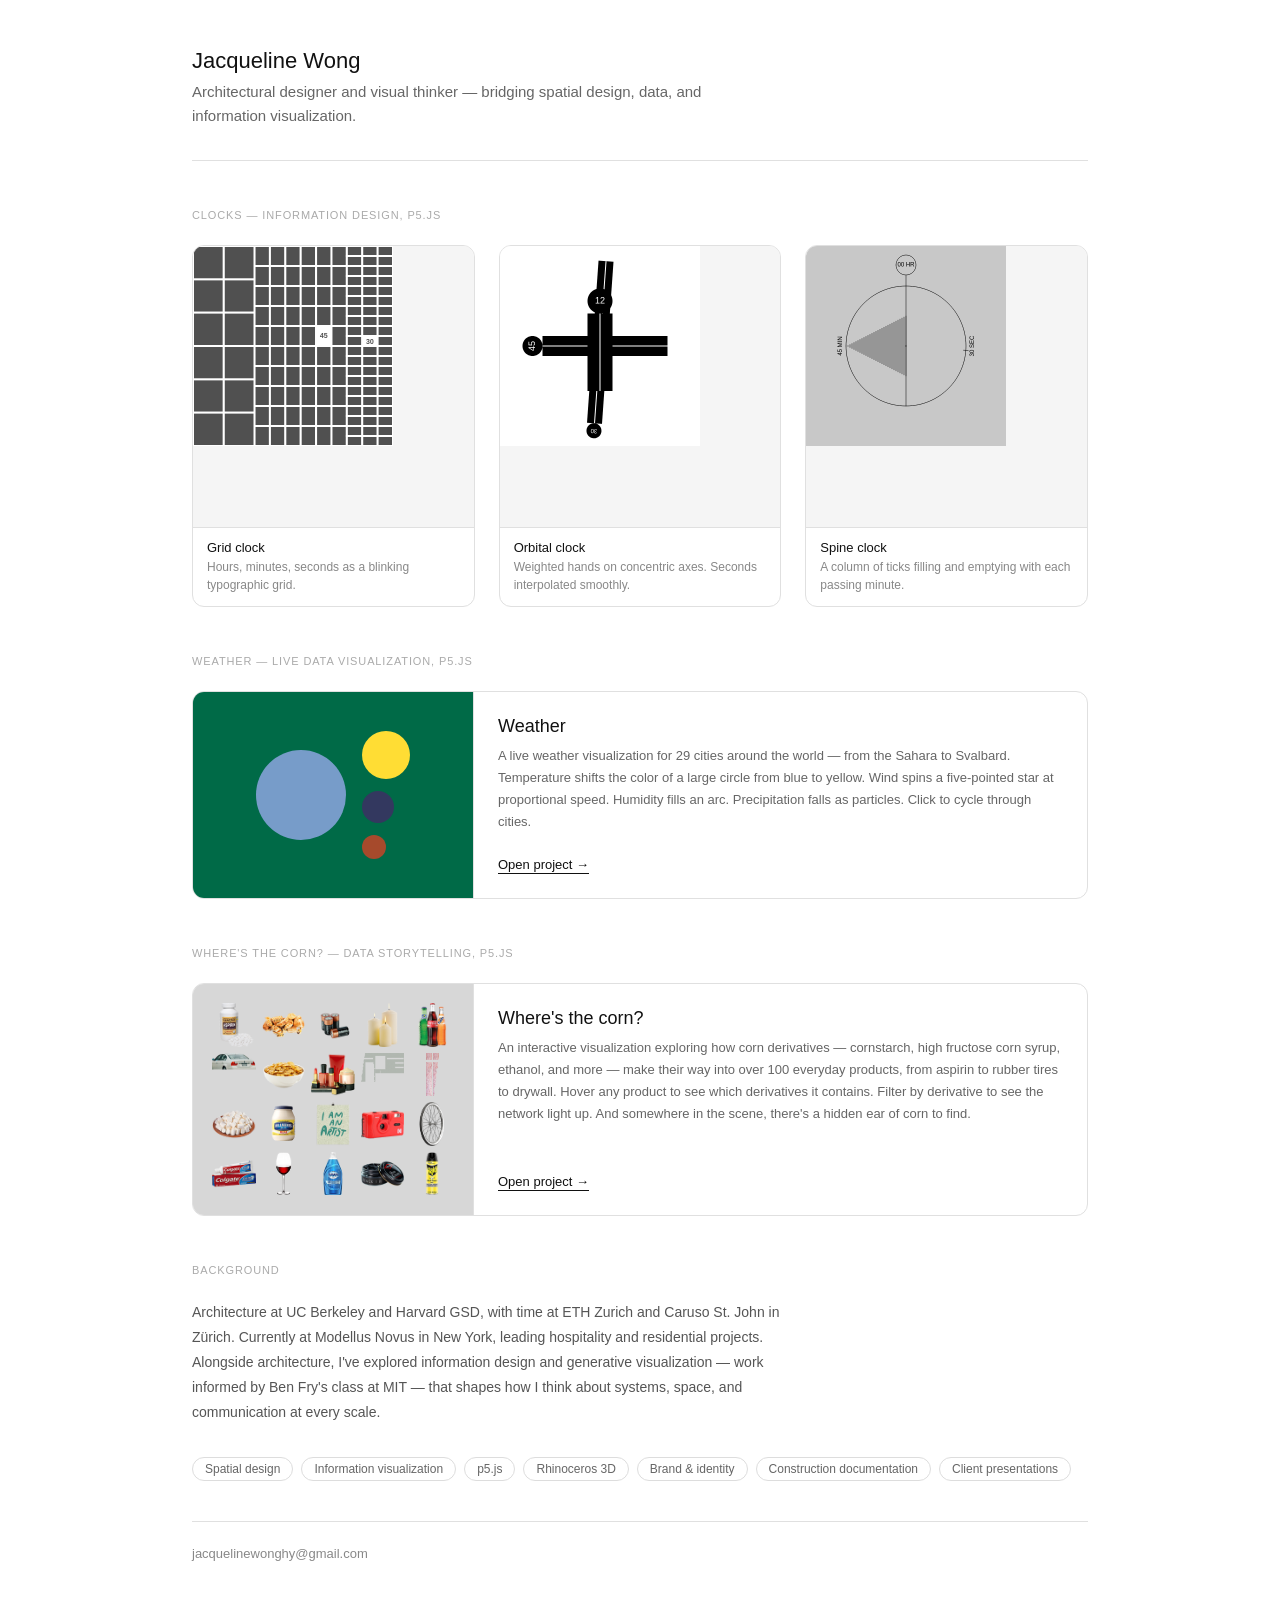
==== index.html @ 657352e0 "add portfolio index" ====
<!DOCTYPE html>
<html lang="en">
<head>
  <meta charset="UTF-8">
  <meta name="viewport" content="width=device-width, initial-scale=1.0">
  <title>Jacqueline Wong</title>
  <style>
    * { box-sizing: border-box; margin: 0; padding: 0; }
    body { font-family: -apple-system, BlinkMacSystemFont, 'Segoe UI', Helvetica, Arial, sans-serif; background: #fff; color: #111; }
    .page { max-width: 960px; margin: 0 auto; padding: 3rem 2rem; }
    .header { border-bottom: 0.5px solid #e0e0e0; padding-bottom: 2rem; margin-bottom: 3rem; }
    .name { font-size: 22px; font-weight: 500; }
    .tagline { font-size: 15px; color: #666; margin-top: 6px; line-height: 1.6; max-width: 560px; }
    .section-label { font-size: 11px; letter-spacing: 0.08em; color: #aaa; text-transform: uppercase; margin-bottom: 1.5rem; }
    .clocks-grid { display: grid; grid-template-columns: repeat(3, 1fr); gap: 24px; margin-bottom: 3rem; }
    .clock-card { border: 0.5px solid #e0e0e0; border-radius: 12px; overflow: hidden; background: #fff; text-decoration: none; display: block; transition: border-color 0.15s; }
    .clock-card:hover { border-color: #aaa; }
    .clock-preview { width: 100%; aspect-ratio: 1; background: #f5f5f5; overflow: hidden; position: relative; }
    .clock-preview iframe { width: 200%; height: 200%; border: none; pointer-events: none; transform: scale(0.5); transform-origin: top left; }
    .card-meta { padding: 12px 14px; border-top: 0.5px solid #e0e0e0; }
    .card-title { font-size: 13px; font-weight: 500; color: #111; }
    .card-desc { font-size: 12px; color: #888; margin-top: 3px; line-height: 1.5; }
    .project-row { margin-bottom: 3rem; }
    .project-card { border: 0.5px solid #e0e0e0; border-radius: 12px; overflow: hidden; background: #fff; display: flex; text-decoration: none; color: inherit; }
    .project-card:hover { border-color: #aaa; }
    .project-preview { flex: 0 0 280px; background: #006a47; min-height: 200px; display: flex; align-items: center; justify-content: center; }
    .project-preview-corn { flex: 0 0 280px; background: #d7d7d7; min-height: 200px; display: flex; align-items: center; justify-content: center; overflow: hidden; }
    .weather-visual { display: flex; align-items: center; justify-content: center; gap: 16px; padding: 2rem; }
    .wc { border-radius: 50%; }
    .corn-visual { padding: 1.2rem; display: grid; grid-template-columns: repeat(5, 1fr); gap: 6px; }
    .corn-visual img { width: 100%; aspect-ratio: 1; object-fit: contain; }
    .project-info { flex: 1; padding: 1.5rem; border-left: 0.5px solid #e0e0e0; display: flex; flex-direction: column; justify-content: space-between; }
    .project-title { font-size: 18px; font-weight: 500; margin-bottom: 8px; }
    .project-desc { font-size: 13px; color: #666; line-height: 1.7; margin-bottom: 1.5rem; }
    .project-link { font-size: 13px; color: #111; text-decoration: none; border-bottom: 0.5px solid #111; padding-bottom: 1px; align-self: flex-start; }
    .project-link:hover { opacity: 0.5; }
    .bio { font-size: 14px; color: #555; line-height: 1.8; max-width: 620px; margin-bottom: 2rem; }
    .pills { display: flex; flex-wrap: wrap; gap: 8px; margin-bottom: 2.5rem; }
    .pill { font-size: 12px; color: #666; border: 0.5px solid #ddd; border-radius: 20px; padding: 4px 12px; }
    .footer-note { font-size: 13px; color: #888; border-top: 0.5px solid #e0e0e0; padding-top: 1.5rem; }
    .footer-note a { color: #111; }
    @media (max-width: 640px) {
      .clocks-grid { grid-template-columns: 1fr; }
      .project-card { flex-direction: column; }
      .project-preview, .project-preview-corn { flex: none; min-height: 160px; }
    }
  </style>
</head>
<body>
<div class="page">

  <div class="header">
    <div class="name">Jacqueline Wong</div>
    <div class="tagline">Architectural designer and visual thinker — bridging spatial design, data, and information visualization.</div>
  </div>

  <div class="section-label">Clocks — information design, p5.js</div>
  <div class="clocks-grid">
    <a class="clock-card" href="01/index.html">
      <div class="clock-preview">
        <iframe src="01/index.html" scrolling="no" tabindex="-1"></iframe>
      </div>
      <div class="card-meta">
        <div class="card-title">Grid clock</div>
        <div class="card-desc">Hours, minutes, seconds as a blinking typographic grid.</div>
      </div>
    </a>
    <a class="clock-card" href="02/index.html">
      <div class="clock-preview">
        <iframe src="02/index.html" scrolling="no" tabindex="-1"></iframe>
      </div>
      <div class="card-meta">
        <div class="card-title">Orbital clock</div>
        <div class="card-desc">Weighted hands on concentric axes. Seconds interpolated smoothly.</div>
      </div>
    </a>
    <a class="clock-card" href="03/index.html">
      <div class="clock-preview">
        <iframe src="03/index.html" scrolling="no" tabindex="-1"></iframe>
      </div>
      <div class="card-meta">
        <div class="card-title">Spine clock</div>
        <div class="card-desc">A column of ticks filling and emptying with each passing minute.</div>
      </div>
    </a>
  </div>

  <div class="section-label">Weather — live data visualization, p5.js</div>
  <div class="project-row">
    <div class="project-card" style="cursor:default;">
      <div class="project-preview">
        <div class="weather-visual">
          <div class="wc" style="width:90px;height:90px;background:#84A2D8;opacity:0.9;"></div>
          <div style="display:flex;flex-direction:column;gap:12px;">
            <div class="wc" style="width:48px;height:48px;background:#FFDD34;"></div>
            <div class="wc" style="width:32px;height:32px;background:#33385F;"></div>
            <div class="wc" style="width:24px;height:24px;background:#A64A2C;"></div>
          </div>
        </div>
      </div>
      <div class="project-info">
        <div>
          <div class="project-title">Weather</div>
          <div class="project-desc">A live weather visualization for 29 cities around the world — from the Sahara to Svalbard. Temperature shifts the color of a large circle from blue to yellow. Wind spins a five-pointed star at proportional speed. Humidity fills an arc. Precipitation falls as particles. Click to cycle through cities.</div>
        </div>
        <a class="project-link" href="Weather/index.html">Open project →</a>
      </div>
    </div>
  </div>

  <div class="section-label">Where's the corn? — data storytelling, p5.js</div>
  <div class="project-row">
    <div class="project-card" style="cursor:default;">
      <div class="project-preview-corn">
        <div class="corn-visual" id="cornPreview"></div>
      </div>
      <div class="project-info">
        <div>
          <div class="project-title">Where's the corn?</div>
          <div class="project-desc">An interactive visualization exploring how corn derivatives — cornstarch, high fructose corn syrup, ethanol, and more — make their way into over 100 everyday products, from aspirin to rubber tires to drywall. Hover any product to see which derivatives it contains. Filter by derivative to see the network light up. And somewhere in the scene, there's a hidden ear of corn to find.</div>
        </div>
        <a class="project-link" href="Corn/index.html">Open project →</a>
      </div>
    </div>
  </div>

  <div class="section-label">Background</div>
  <div class="bio">Architecture at UC Berkeley and Harvard GSD, with time at ETH Zurich and Caruso St. John in Zürich. Currently at Modellus Novus in New York, leading hospitality and residential projects. Alongside architecture, I've explored information design and generative visualization — work informed by Ben Fry's class at MIT — that shapes how I think about systems, space, and communication at every scale.</div>
  <div class="pills">
    <span class="pill">Spatial design</span>
    <span class="pill">Information visualization</span>
    <span class="pill">p5.js</span>
    <span class="pill">Rhinoceros 3D</span>
    <span class="pill">Brand &amp; identity</span>
    <span class="pill">Construction documentation</span>
    <span class="pill">Client presentations</span>
  </div>
  <div class="footer-note">jacquelinewonghy@gmail.com</div>
</div>

<script>
  const items = ['aspirin','bakery-products','batteries','candles','carbonated-beverages','cars','cereals','cosmetics','drywall','fiberglass','marshmallows','mayonnaise','paper-products','plastics','rubber-tires','toothpaste','wine','soaps-and-cleaners','shoe-polish','insecticides'];
  const grid = document.getElementById('cornPreview');
  items.forEach(name => {
    const img = document.createElement('img');
    img.src = `Corn/images/${name}.png`;
    img.alt = name;
    grid.appendChild(img);
  });
</script>
</body>
</html>
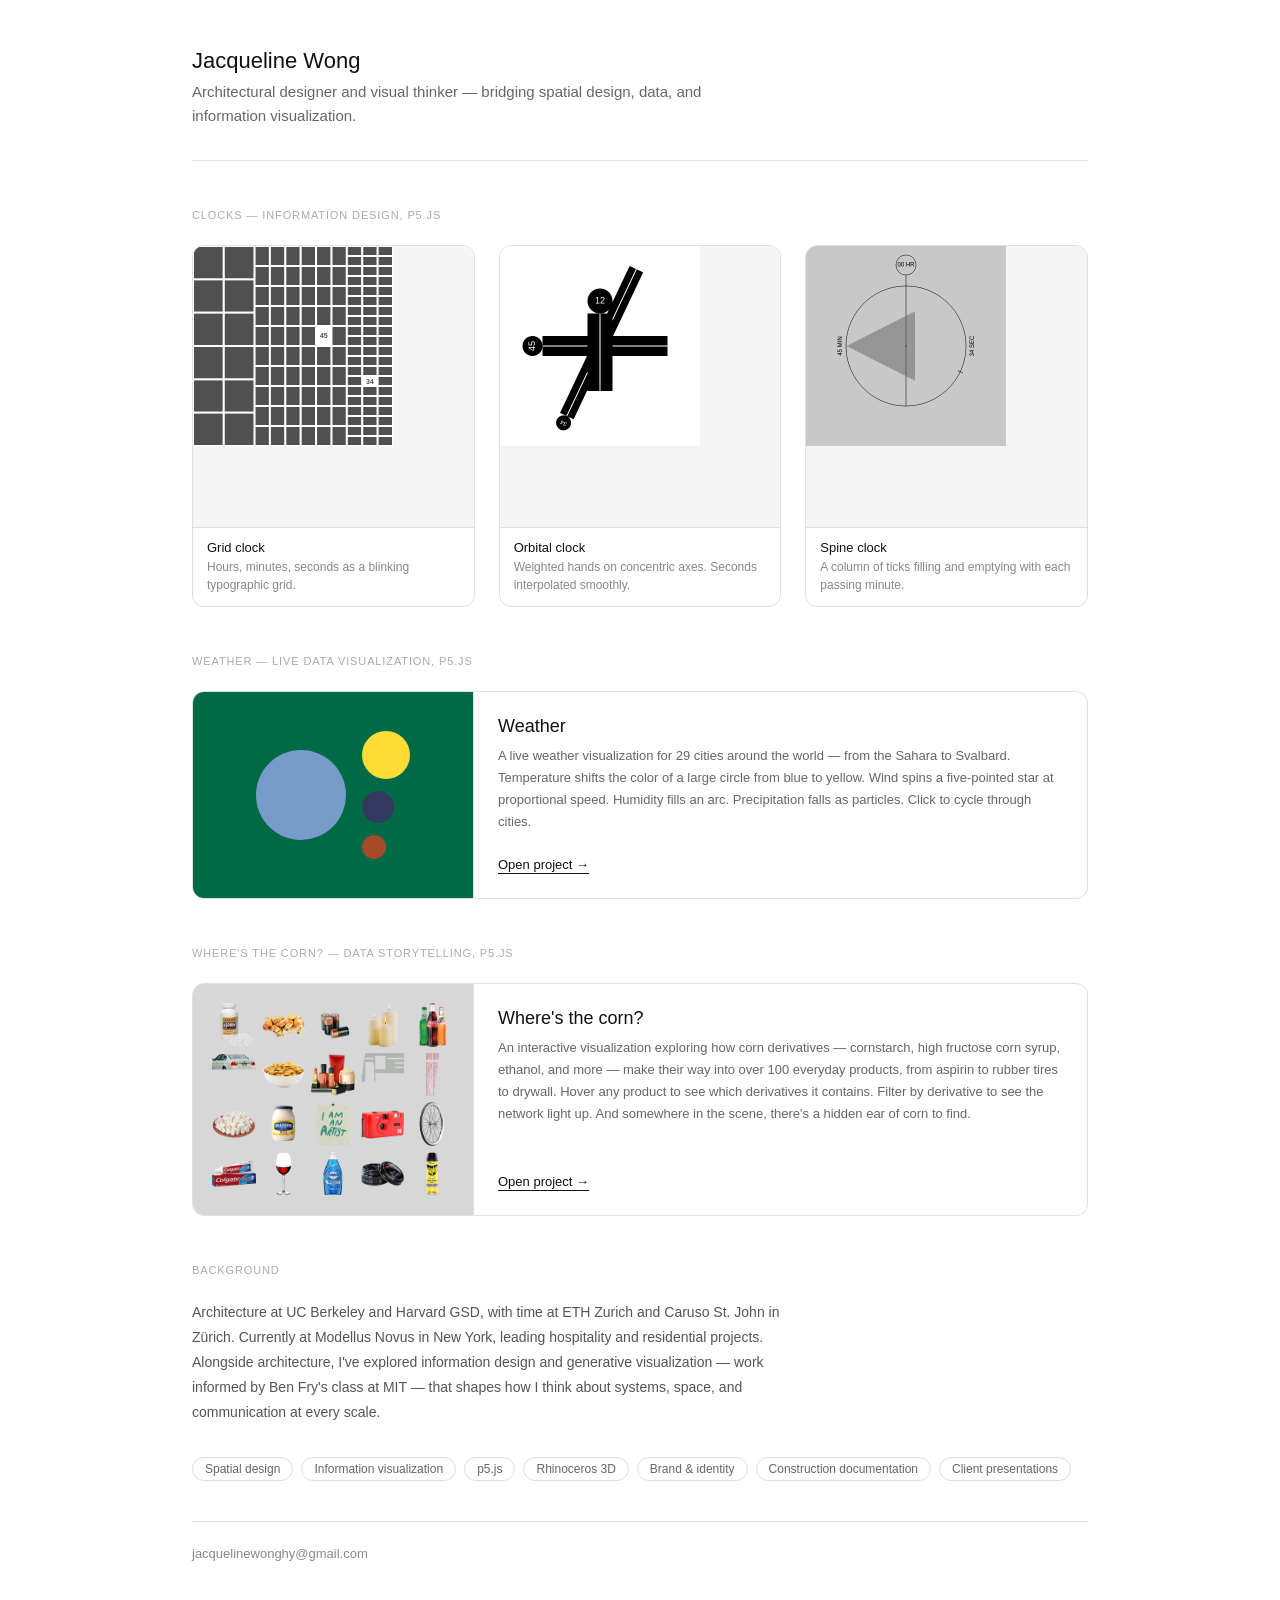
==== commit 14d029a5: "open projects in new tab" ====
--- a/index.html
+++ b/index.html
@@ -56,7 +56,7 @@
 
   <div class="section-label">Clocks — information design, p5.js</div>
   <div class="clocks-grid">
-    <a class="clock-card" href="01/index.html">
+    <a class="clock-card" href="01/index.html" target="_blank">
       <div class="clock-preview">
         <iframe src="01/index.html" scrolling="no" tabindex="-1"></iframe>
       </div>
@@ -65,7 +65,7 @@
         <div class="card-desc">Hours, minutes, seconds as a blinking typographic grid.</div>
       </div>
     </a>
-    <a class="clock-card" href="02/index.html">
+    <a class="clock-card" href="02/index.html" target="_blank">
       <div class="clock-preview">
         <iframe src="02/index.html" scrolling="no" tabindex="-1"></iframe>
       </div>
@@ -74,7 +74,7 @@
         <div class="card-desc">Weighted hands on concentric axes. Seconds interpolated smoothly.</div>
       </div>
     </a>
-    <a class="clock-card" href="03/index.html">
+    <a class="clock-card" href="03/index.html" target="_blank">
       <div class="clock-preview">
         <iframe src="03/index.html" scrolling="no" tabindex="-1"></iframe>
       </div>
@@ -103,7 +103,7 @@
           <div class="project-title">Weather</div>
           <div class="project-desc">A live weather visualization for 29 cities around the world — from the Sahara to Svalbard. Temperature shifts the color of a large circle from blue to yellow. Wind spins a five-pointed star at proportional speed. Humidity fills an arc. Precipitation falls as particles. Click to cycle through cities.</div>
         </div>
-        <a class="project-link" href="Weather/index.html">Open project →</a>
+        <a class="project-link" href="Weather/index.html" target="_blank">Open project →</a>
       </div>
     </div>
   </div>
@@ -119,7 +119,7 @@
           <div class="project-title">Where's the corn?</div>
           <div class="project-desc">An interactive visualization exploring how corn derivatives — cornstarch, high fructose corn syrup, ethanol, and more — make their way into over 100 everyday products, from aspirin to rubber tires to drywall. Hover any product to see which derivatives it contains. Filter by derivative to see the network light up. And somewhere in the scene, there's a hidden ear of corn to find.</div>
         </div>
-        <a class="project-link" href="Corn/index.html">Open project →</a>
+        <a class="project-link" href="Corn/index.html" target="_blank">Open project →</a>
       </div>
     </div>
   </div>
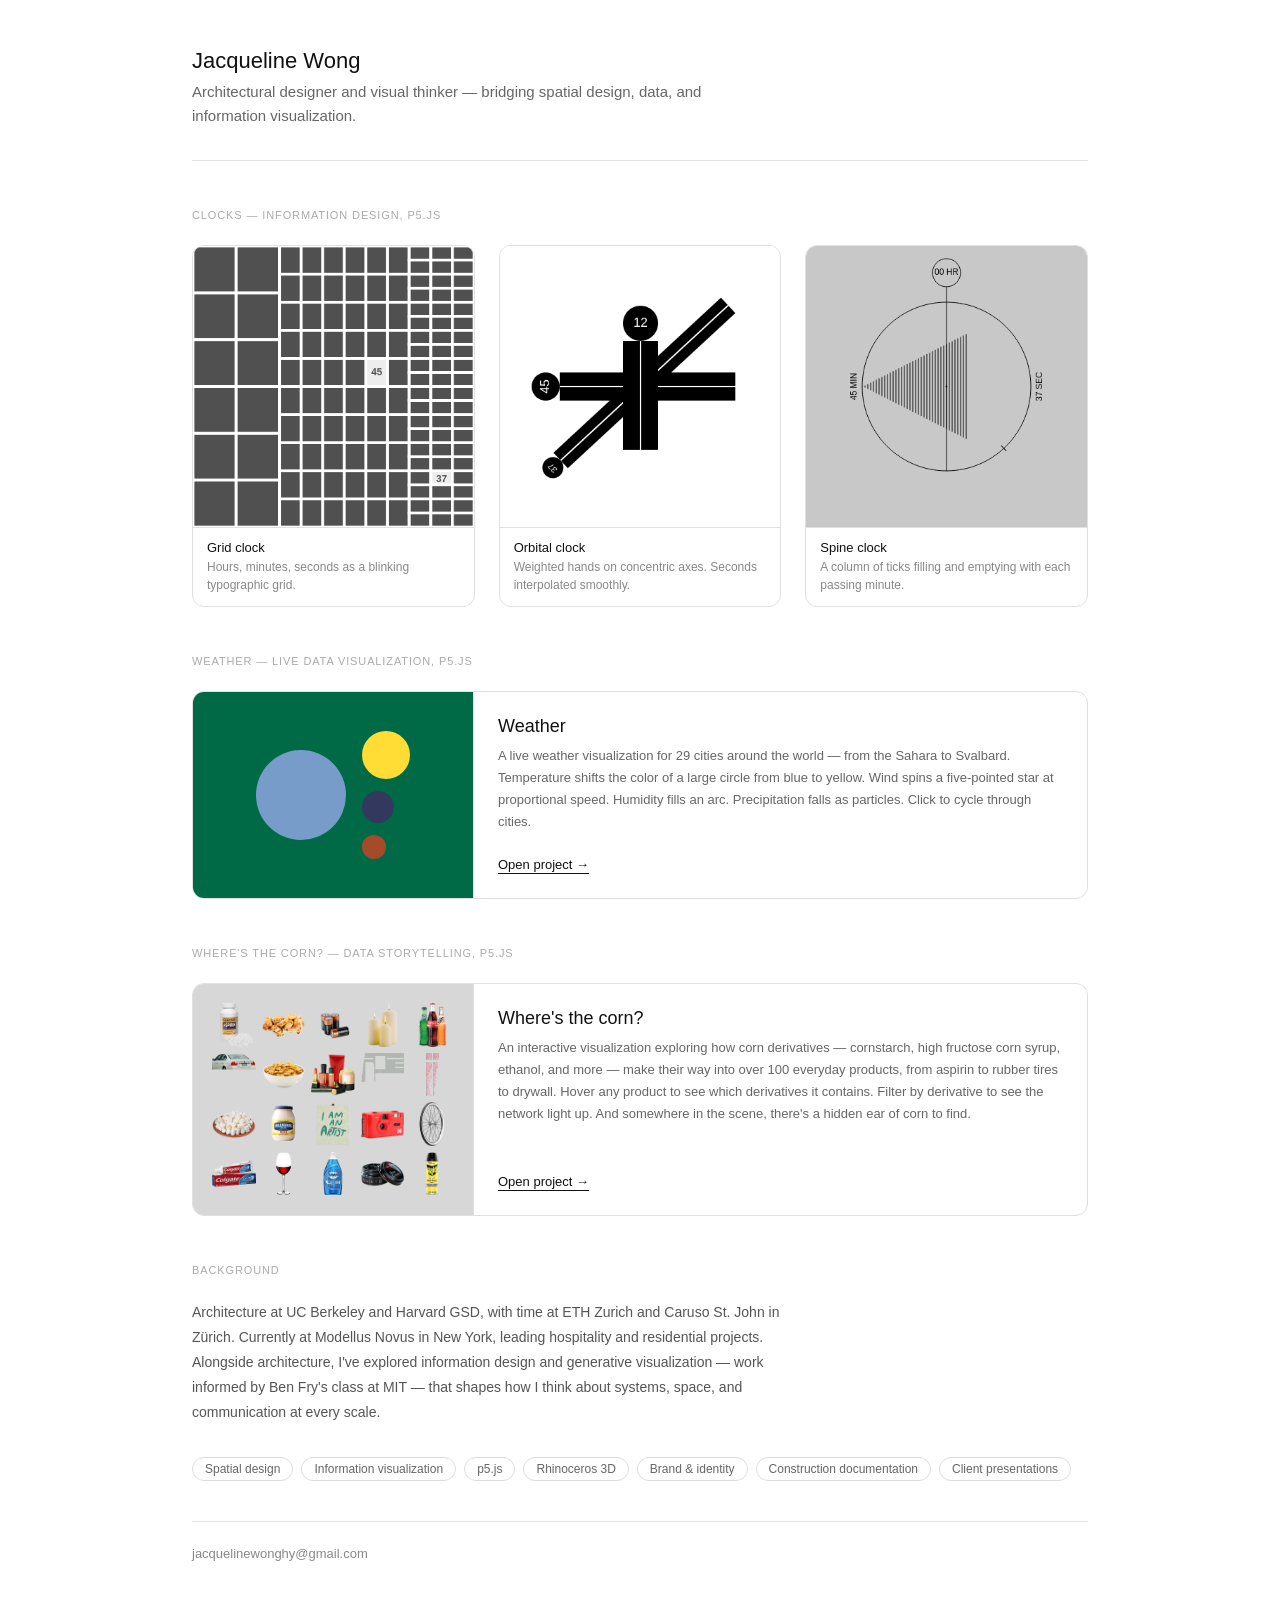
==== commit 8024519c: "update proportion of clocks" ====
--- a/index.html
+++ b/index.html
@@ -16,7 +16,7 @@
     .clock-card { border: 0.5px solid #e0e0e0; border-radius: 12px; overflow: hidden; background: #fff; text-decoration: none; display: block; transition: border-color 0.15s; }
     .clock-card:hover { border-color: #aaa; }
     .clock-preview { width: 100%; aspect-ratio: 1; background: #f5f5f5; overflow: hidden; position: relative; }
-    .clock-preview iframe { width: 200%; height: 200%; border: none; pointer-events: none; transform: scale(0.5); transform-origin: top left; }
+    .clock-preview iframe { position: absolute; top: 0; left: 0; width: 400px; height: 400px; border: none; pointer-events: none; transform-origin: top left; }
     .card-meta { padding: 12px 14px; border-top: 0.5px solid #e0e0e0; }
     .card-title { font-size: 13px; font-weight: 500; color: #111; }
     .card-desc { font-size: 12px; color: #888; margin-top: 3px; line-height: 1.5; }
@@ -148,5 +148,19 @@
     grid.appendChild(img);
   });
 </script>
+
+<script>
+  function scalePreviews() {
+    document.querySelectorAll('.clock-preview').forEach(card => {
+      const w = card.offsetWidth;
+      card.querySelectorAll('iframe').forEach(iframe => {
+        iframe.style.transform = `scale(${w / 400})`;
+      });
+    });
+  }
+  scalePreviews();
+  window.addEventListener('resize', scalePreviews);
+</script>
+
 </body>
 </html>
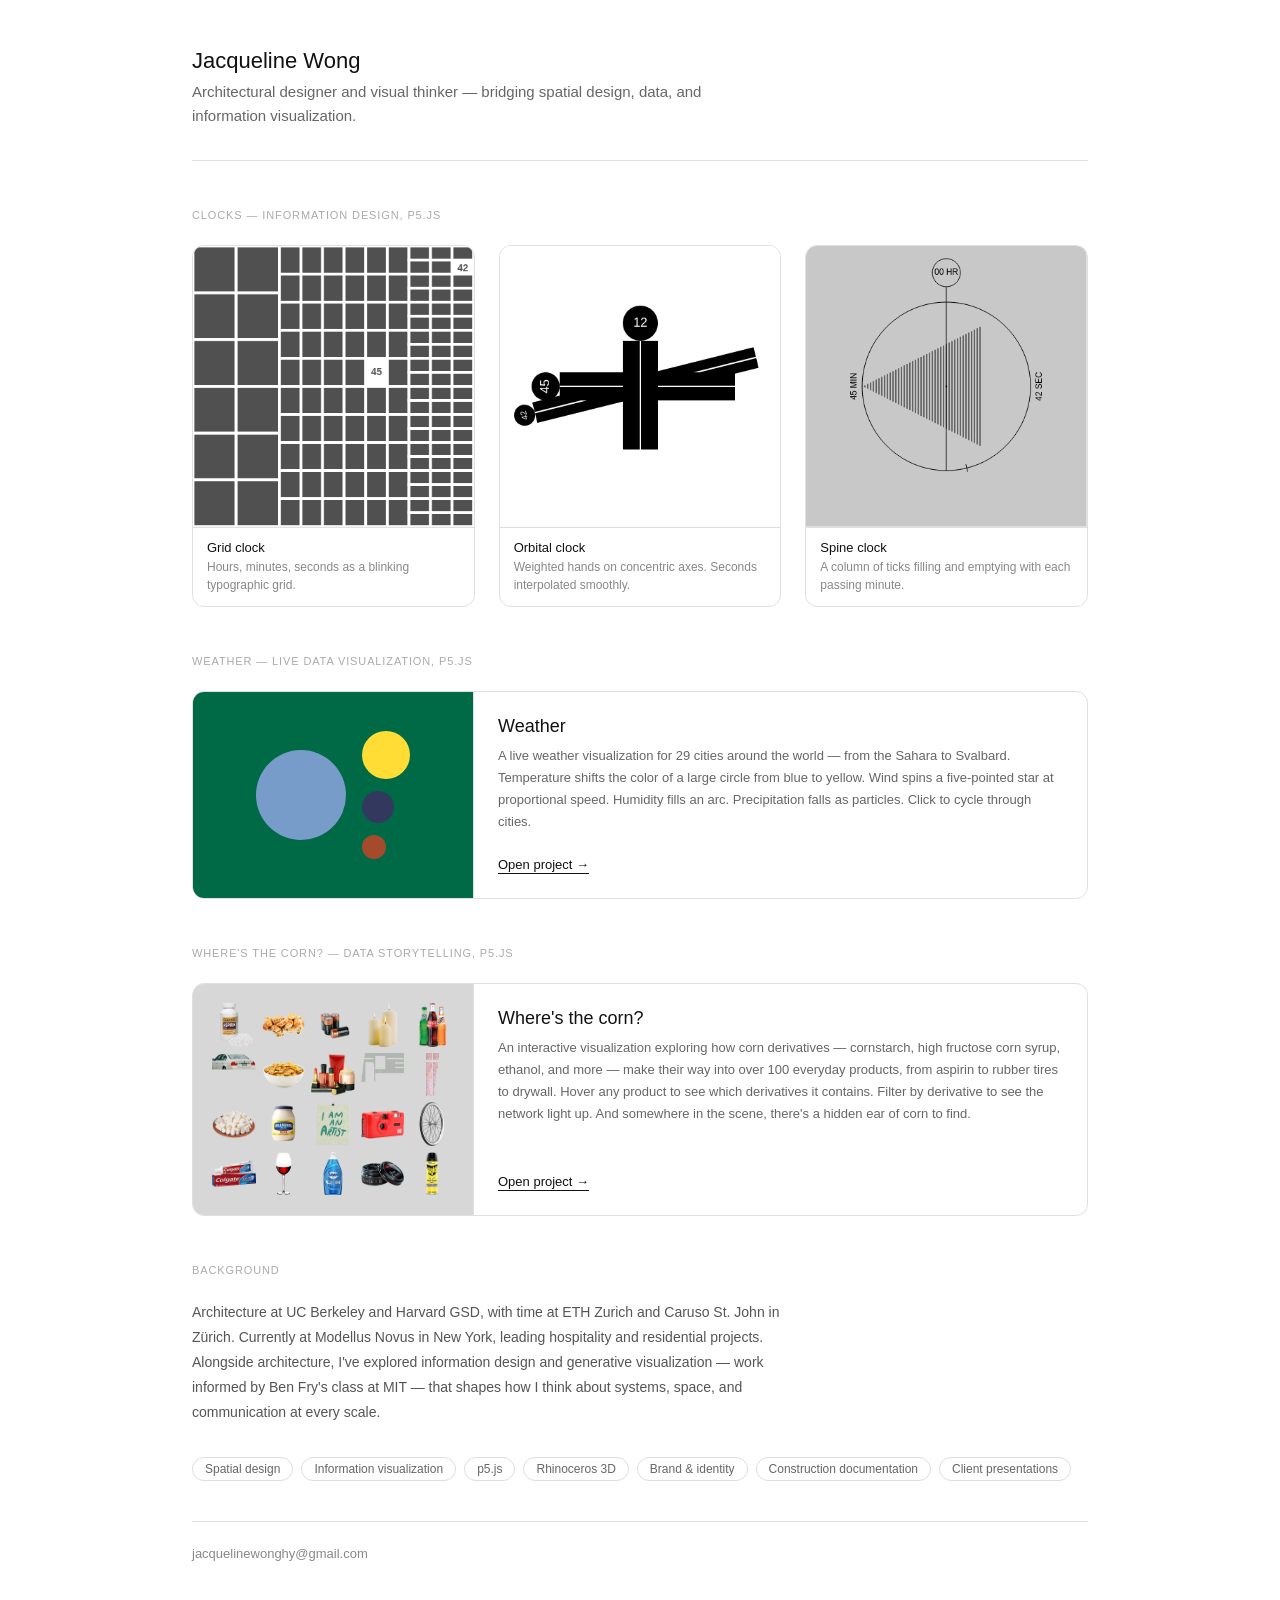
==== commit 06f5cdf3: "edit clock crop again" ====
--- a/index.html
+++ b/index.html
@@ -15,7 +15,7 @@
     .clocks-grid { display: grid; grid-template-columns: repeat(3, 1fr); gap: 24px; margin-bottom: 3rem; }
     .clock-card { border: 0.5px solid #e0e0e0; border-radius: 12px; overflow: hidden; background: #fff; text-decoration: none; display: block; transition: border-color 0.15s; }
     .clock-card:hover { border-color: #aaa; }
-    .clock-preview { width: 100%; aspect-ratio: 1; background: #f5f5f5; overflow: hidden; position: relative; }
+    .clock-preview { width: 100%; padding-bottom: 100%; background: #f5f5f5; overflow: hidden; position: relative; }
     .clock-preview iframe { position: absolute; top: 0; left: 0; width: 400px; height: 400px; border: none; pointer-events: none; transform-origin: top left; }
     .card-meta { padding: 12px 14px; border-top: 0.5px solid #e0e0e0; }
     .card-title { font-size: 13px; font-weight: 500; color: #111; }
@@ -148,19 +148,18 @@
     grid.appendChild(img);
   });
 </script>
-
 <script>
   function scalePreviews() {
     document.querySelectorAll('.clock-preview').forEach(card => {
-      const w = card.offsetWidth;
+      const w = card.getBoundingClientRect().width;
+      const scale = w / 400;
       card.querySelectorAll('iframe').forEach(iframe => {
-        iframe.style.transform = `scale(${w / 400})`;
+        iframe.style.transform = `scale(${scale})`;
       });
     });
   }
-  scalePreviews();
+  window.addEventListener('load', scalePreviews);
   window.addEventListener('resize', scalePreviews);
 </script>
-
 </body>
 </html>
